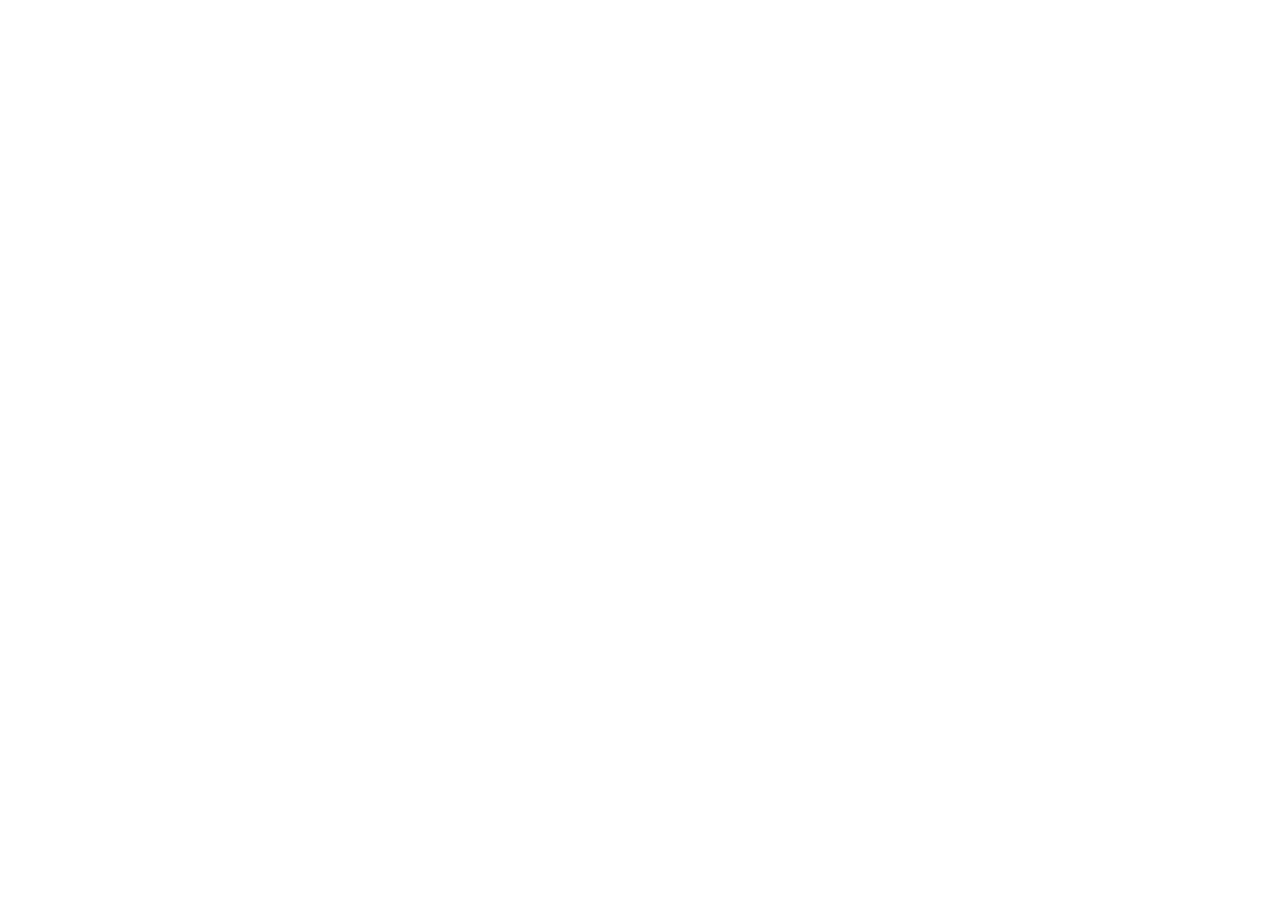
==== applied-job.html @ f7a4ce55 "All changes saved in my private branch" ====
<!DOCTYPE html>
<html lang="en">
<head>
    <meta charset="UTF-8">
    <meta name="viewport" content="width=device-width, initial-scale=1.0">
    <title>Document</title>
</head>
<body>
    <div class="navbar">
        <!-- Your code  this for navbar don't write here!!!!!-->
    </div>
    <div class="content">
        <!-- Your code -->
    </div>    
</body>
</html>
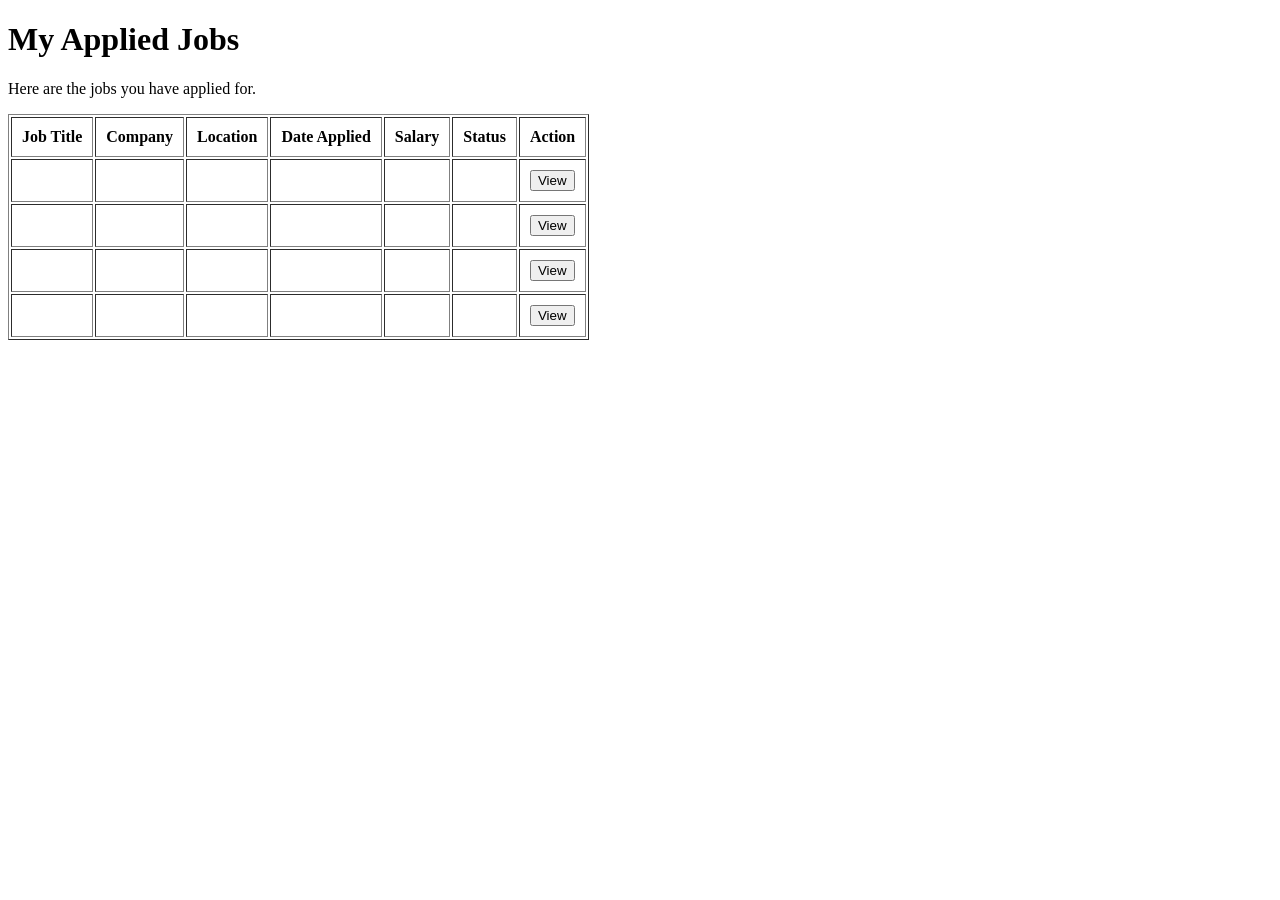
==== commit bfe7ea9e: "applied-job&job-details" ====
--- a/applied-job.html
+++ b/applied-job.html
@@ -3,14 +3,72 @@
 <head>
     <meta charset="UTF-8">
     <meta name="viewport" content="width=device-width, initial-scale=1.0">
-    <title>Document</title>
+    <title>Applied Jobs</title>
+   
 </head>
+
 <body>
-    <div class="navbar">
-        <!-- Your code  this for navbar don't write here!!!!!-->
-    </div>
-    <div class="content">
-        <!-- Your code -->
-    </div>    
+
+<h1>My Applied Jobs</h1>
+<p>Here are the jobs you have applied for.</p>
+
+<table border="1" cellpadding="10">
+
+    <tr>
+        <th>Job Title</th>
+        <th>Company</th>
+        <th>Location</th>
+        <th>Date Applied</th>
+        <th>Salary</th>
+        <th>Status</th>
+        <th>Action</th>
+    </tr>
+
+    <tr>
+        <td></td>
+        <td></td>
+        <td></td>
+        <td></td>
+        <td></td>
+        <td></td>
+        <td><button>View</button></td>
+    </tr>
+
+
+    <tr>
+        <td></td>
+        <td></td>
+        <td></td>
+        <td></td>
+        <td></td>
+        <td></td>
+        <td><button>View</button></td>
+    </tr>
+
+    <tr>
+        <td></td>
+        <td></td>
+        <td></td>
+        <td></td>
+        <td></td>
+        <td></td>
+        <td><button>View</button></td>
+    </tr>
+    
+    <tr>
+        <td></td>
+        <td></td>
+        <td></td>
+        <td></td>
+        <td></td>
+        <td></td>
+        <td><button>View</button></td>
+    </tr>
+
+  
+
+
+</table>
+
 </body>
 </html>
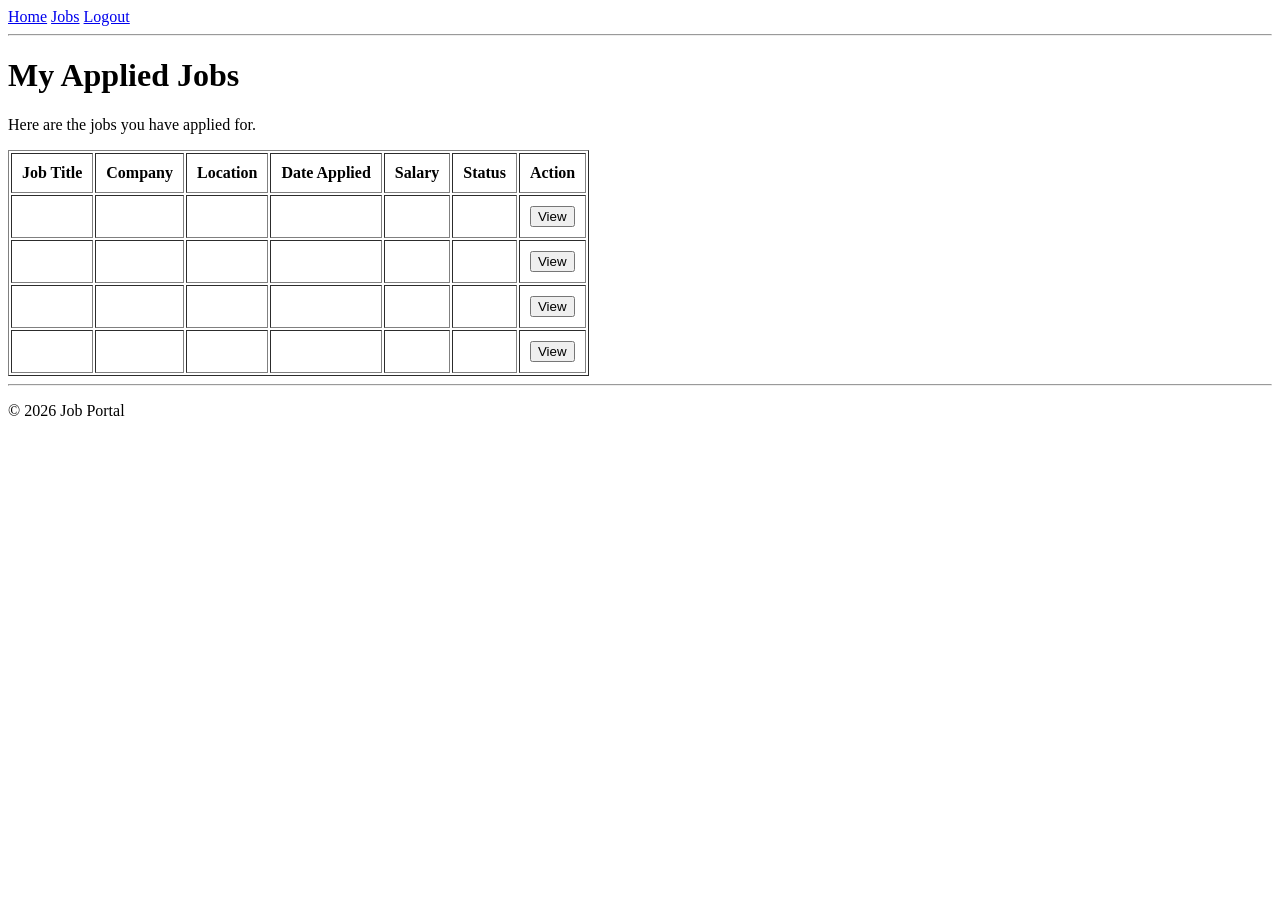
==== commit 63521571: "add navbar" ====
--- a/applied-job.html
+++ b/applied-job.html
@@ -1,20 +1,25 @@
-<!DOCTYPE html>
+<!doctype html>
 <html lang="en">
-<head>
-    <meta charset="UTF-8">
-    <meta name="viewport" content="width=device-width, initial-scale=1.0">
+  <head>
+    <meta charset="UTF-8" />
+    <meta name="viewport" content="width=device-width, initial-scale=1.0" />
     <title>Applied Jobs</title>
-   
-</head>
+  </head>
 
-<body>
+  <body>
+    <header>
+      <nav>
+        <a href="index.html">Home</a>
+        <a href="jobs.html">Jobs</a>
+        <a href="login.html">Logout</a>
+      </nav>
+    </header>
+    <hr />
+    <h1>My Applied Jobs</h1>
+    <p>Here are the jobs you have applied for.</p>
 
-<h1>My Applied Jobs</h1>
-<p>Here are the jobs you have applied for.</p>
-
-<table border="1" cellpadding="10">
-
-    <tr>
+    <table border="1" cellpadding="10">
+      <tr>
         <th>Job Title</th>
         <th>Company</th>
         <th>Location</th>
@@ -22,9 +27,9 @@
         <th>Salary</th>
         <th>Status</th>
         <th>Action</th>
-    </tr>
+      </tr>
 
-    <tr>
+      <tr>
         <td></td>
         <td></td>
         <td></td>
@@ -32,10 +37,9 @@
         <td></td>
         <td></td>
         <td><button>View</button></td>
-    </tr>
+      </tr>
 
-
-    <tr>
+      <tr>
         <td></td>
         <td></td>
         <td></td>
@@ -43,9 +47,9 @@
         <td></td>
         <td></td>
         <td><button>View</button></td>
-    </tr>
+      </tr>
 
-    <tr>
+      <tr>
         <td></td>
         <td></td>
         <td></td>
@@ -53,9 +57,9 @@
         <td></td>
         <td></td>
         <td><button>View</button></td>
-    </tr>
-    
-    <tr>
+      </tr>
+
+      <tr>
         <td></td>
         <td></td>
         <td></td>
@@ -63,12 +67,11 @@
         <td></td>
         <td></td>
         <td><button>View</button></td>
-    </tr>
-
-  
-
-
-</table>
-
-</body>
-</html>+      </tr>
+    </table>
+    <hr />
+    <footer>
+      <p>© 2026 Job Portal</p>
+    </footer>
+  </body>
+</html>
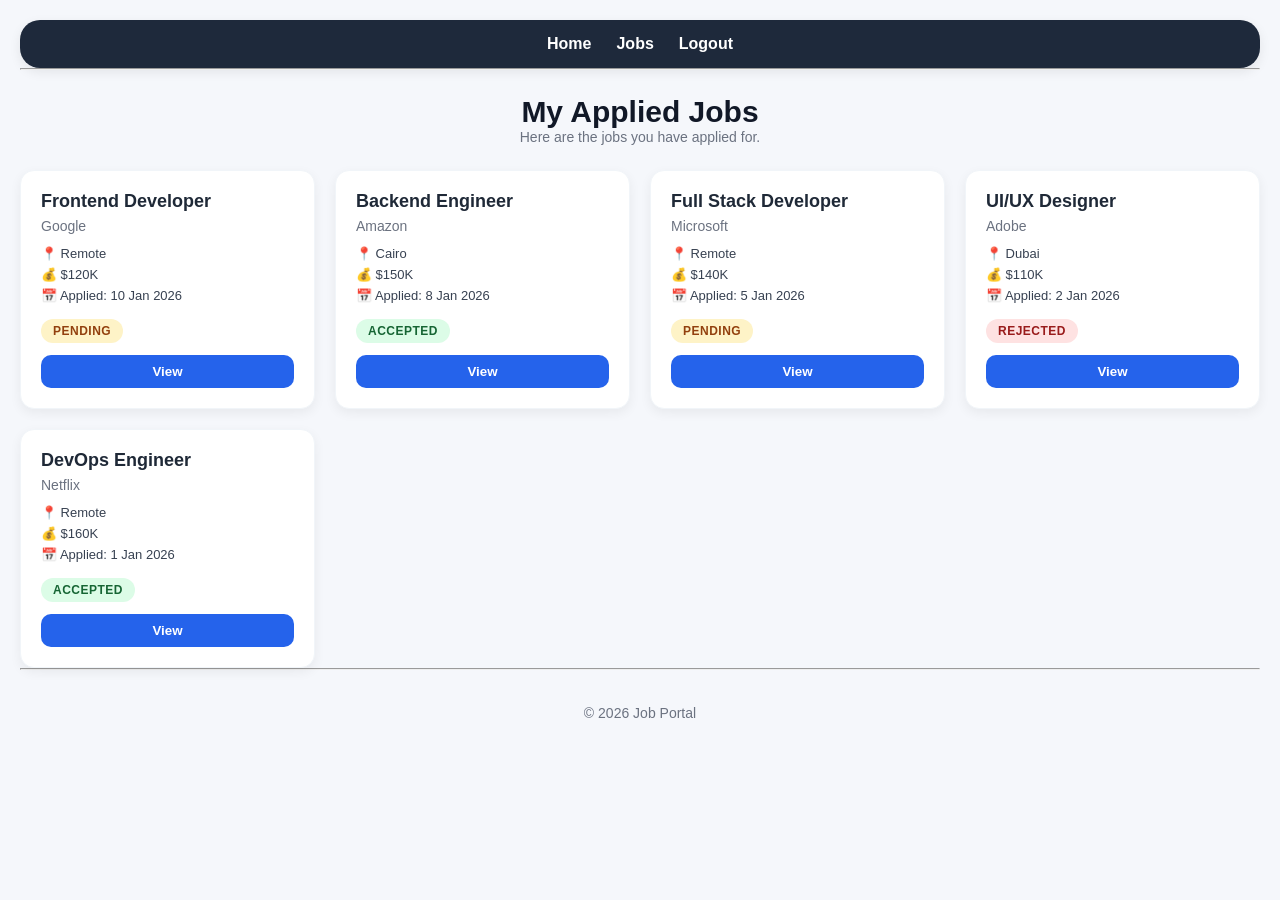
==== commit 85d4a3f6: "style added" ====
--- a/applied-job.html
+++ b/applied-job.html
@@ -4,8 +4,9 @@
     <meta charset="UTF-8" />
     <meta name="viewport" content="width=device-width, initial-scale=1.0" />
     <title>Applied Jobs</title>
+    <link rel="stylesheet" href="./CSS/appliedjobs.css">
   </head>
-
+ 
   <body>
     <header>
       <nav>
@@ -17,61 +18,85 @@
     <hr />
     <h1>My Applied Jobs</h1>
     <p>Here are the jobs you have applied for.</p>
+    <div class="jobs-container"></div>
 
-    <table border="1" cellpadding="10">
-      <tr>
-        <th>Job Title</th>
-        <th>Company</th>
-        <th>Location</th>
-        <th>Date Applied</th>
-        <th>Salary</th>
-        <th>Status</th>
-        <th>Action</th>
-      </tr>
-
-      <tr>
-        <td></td>
-        <td></td>
-        <td></td>
-        <td></td>
-        <td></td>
-        <td></td>
-        <td><button>View</button></td>
-      </tr>
-
-      <tr>
-        <td></td>
-        <td></td>
-        <td></td>
-        <td></td>
-        <td></td>
-        <td></td>
-        <td><button>View</button></td>
-      </tr>
-
-      <tr>
-        <td></td>
-        <td></td>
-        <td></td>
-        <td></td>
-        <td></td>
-        <td></td>
-        <td><button>View</button></td>
-      </tr>
-
-      <tr>
-        <td></td>
-        <td></td>
-        <td></td>
-        <td></td>
-        <td></td>
-        <td></td>
-        <td><button>View</button></td>
-      </tr>
-    </table>
+    
     <hr />
     <footer>
       <p>© 2026 Job Portal</p>
     </footer>
+    <script>
+    document.addEventListener("DOMContentLoaded", function () {
+
+      const jobs = [
+        {
+          title: "Frontend Developer",
+          company: "Google",
+          location: "Remote",
+          salary: "$120K",
+          date: "10 Jan 2026",
+          status: "pending"
+        },
+        {
+          title: "Backend Engineer",
+          company: "Amazon",
+          location: "Cairo",
+          salary: "$150K",
+          date: "8 Jan 2026",
+          status: "accepted"
+        },
+        {
+          title: "Full Stack Developer",
+          company: "Microsoft",
+          location: "Remote",
+          salary: "$140K",
+          date: "5 Jan 2026",
+          status: "pending"
+        },
+        {
+          title: "UI/UX Designer",
+          company: "Adobe",
+          location: "Dubai",
+          salary: "$110K",
+          date: "2 Jan 2026",
+          status: "rejected"
+        },
+        {
+          title: "DevOps Engineer",
+          company: "Netflix",
+          location: "Remote",
+          salary: "$160K",
+          date: "1 Jan 2026",
+          status: "accepted"
+        }
+      ];
+
+      const container = document.querySelector(".jobs-container");
+
+      jobs.forEach(job => {
+
+        const card = document.createElement("div");
+        card.classList.add("job-card");
+
+        card.innerHTML = `
+          <div class="job-title">${job.title}</div>
+          <div class="company">${job.company}</div>
+
+          <div class="info">📍 ${job.location}</div>
+          <div class="info">💰 ${job.salary}</div>
+          <div class="info">📅 Applied: ${job.date}</div>
+
+          <div class="status ${job.status}">
+            ${job.status}
+          </div>
+
+          <button>View</button>
+        `;
+
+        container.appendChild(card);
+      });
+
+    });
+  </script>
   </body>
 </html>
--- a/CSS/appliedjobs.css
+++ b/CSS/appliedjobs.css
@@ -0,0 +1,147 @@
+
+
+* {
+  margin: 0;
+  padding: 0;
+  box-sizing: border-box;
+  font-family: Arial, sans-serif;
+}
+
+
+body {
+  background: #f5f7fb;
+  color: #1f2937;
+  padding: 20px;
+}
+
+
+nav {
+  display: flex;
+  justify-content: center;
+  gap: 25px;
+  background: #1e293b;
+  padding: 15px 20px;
+  border-radius: 20px;
+  box-shadow: 0 4px 12px rgba(0,0,0,0.08);
+}
+
+nav a {
+  color: white;
+  text-decoration: none;
+  font-weight: 600;
+  transition: 0.3s;
+}
+
+nav a:hover {
+  color: #38bdf8;
+  transform: translateY(-2px);
+}
+
+h1 {
+  text-align: center;
+  margin-top: 25px;
+  font-size: 30px;
+  font-weight: bold;
+  color: #111827;
+}
+
+p {
+  text-align: center;
+  color: #6b7280;
+  margin-bottom: 25px;
+  font-size: 14px;
+}
+
+.jobs-container {
+  display: grid;
+  grid-template-columns: repeat(auto-fit, minmax(260px, 1fr));
+  gap: 20px;
+  margin-top: 20px;
+}
+
+
+.job-card {
+  background: white;
+  padding: 20px;
+  border-radius: 14px;
+  box-shadow: 0 4px 12px rgba(0,0,0,0.06);
+  transition: 0.25s ease;
+  border: 1px solid #f1f5f9;
+}
+
+.job-card:hover {
+  transform: translateY(-6px);
+  box-shadow: 0 10px 20px rgba(0,0,0,0.08);
+}
+
+
+.job-title {
+  font-size: 18px;
+  font-weight: bold;
+  margin-bottom: 6px;
+}
+
+.company {
+  color: #6b7280;
+  margin-bottom: 12px;
+  font-size: 14px;
+}
+
+.info {
+  font-size: 13px;
+  margin-bottom: 6px;
+  color: #374151;
+}
+
+
+.status {
+  display: inline-block;
+  padding: 5px 12px;
+  border-radius: 999px;
+  font-size: 12px;
+  margin-top: 10px;
+  font-weight: bold;
+  letter-spacing: 0.5px;
+  text-transform: uppercase;
+}
+
+.status.pending {
+  background: #fef3c7;
+  color: #92400e;
+}
+
+.status.accepted {
+  background: #dcfce7;
+  color: #166534;
+}
+
+.status.rejected {
+  background: #fee2e2;
+  color: #991b1b;
+}
+
+
+button {
+  width: 100%;
+  margin-top: 12px;
+  padding: 9px;
+  border: none;
+  border-radius: 10px;
+  background: #2563eb;
+  color: white;
+  cursor: pointer;
+  font-weight: bold;
+  transition: 0.3s;
+}
+
+button:hover {
+  background: #1d4ed8;
+  transform: scale(1.02);
+}
+
+footer {
+  text-align: center;
+  margin-top: 35px;
+  color: #6b7280;
+  font-size: 13px;
+}
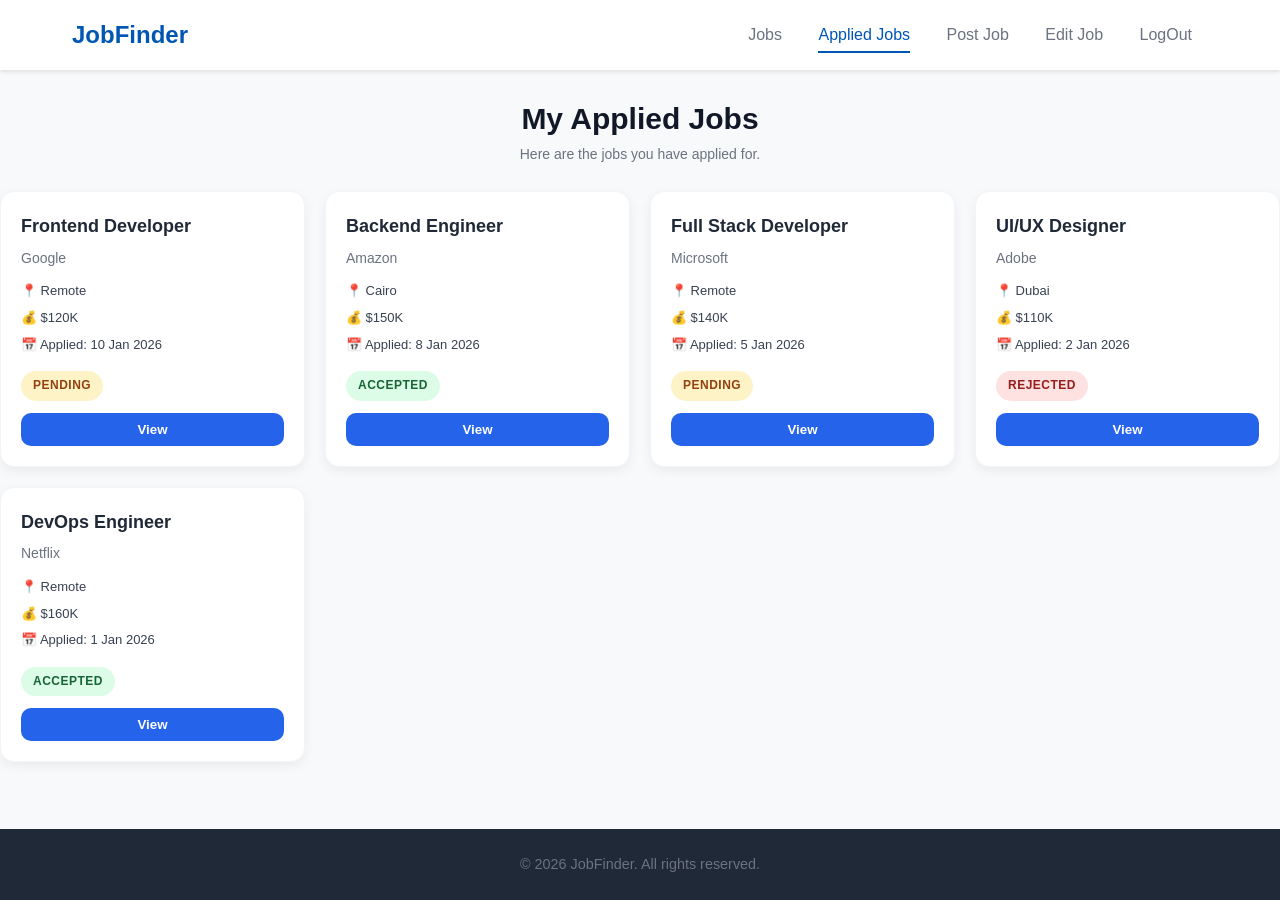
==== commit a3f94bce: "add style fo all project" ====
--- a/applied-job.html
+++ b/applied-job.html
@@ -3,27 +3,52 @@
   <head>
     <meta charset="UTF-8" />
     <meta name="viewport" content="width=device-width, initial-scale=1.0" />
-    <title>Applied Jobs</title>
+
     <link rel="stylesheet" href="./CSS/appliedjobs.css">
+        <title>Applied Jobs</title>
+    <link rel="stylesheet" href="CSS/style.css" />
   </head>
  
   <body>
-    <header>
+    <!-- GUEST NAVBAR VERSION -->
+    <header class="guest-navbar">
       <nav>
-        <a href="index.html">Home</a>
-        <a href="jobs.html">Jobs</a>
-        <a href="login.html">Logout</a>
+        <div class="nav-brand">JobFinder</div>
+        <div>
+
+          <a href="jobs.html" >Jobs</a>
+          <a href="applied-job.html" class="active">Applied Jobs</a>
+          <a href="post-job.html">Post Job</a>
+          <a href="edit-job.html">Edit Job</a>
+          <a href="/index.html">LogOut</a>
+        </div>
       </nav>
     </header>
-    <hr />
+
+
+    <!-- LOGGED-IN NAVBAR VERSION -->
+    <header class="logged-in-navbar hidden">
+      <nav>
+        <div class="nav-brand">JobFinder</div>
+        <div>
+          <a href="index.html">Home</a>
+          <a href="jobs.html">Jobs</a>
+          <a href="job-details.html">Job Details</a>
+          <a href="applied-job.html" class="active">Applied Jobs</a>
+          <a href="post-job.html">Post Job</a>
+          <a href="edit-job.html">Edit Job</a>
+          <a href="login.html">Logout</a>
+        </div>
+      </nav>
+    </header>
+
     <h1>My Applied Jobs</h1>
     <p>Here are the jobs you have applied for.</p>
     <div class="jobs-container"></div>
 
-    
-    <hr />
-    <footer>
-      <p>© 2026 Job Portal</p>
+
+    <footer style="position: absolute; bottom: 0;left: 0 ; width: 100%; text-align: center;">
+      <p>© 2026 JobFinder. All rights reserved.</p>
     </footer>
     <script>
     document.addEventListener("DOMContentLoaded", function () {
--- a/CSS/appliedjobs.css
+++ b/CSS/appliedjobs.css
@@ -11,31 +11,10 @@
 body {
   background: #f5f7fb;
   color: #1f2937;
-  padding: 20px;
 }
 
 
-nav {
-  display: flex;
-  justify-content: center;
-  gap: 25px;
-  background: #1e293b;
-  padding: 15px 20px;
-  border-radius: 20px;
-  box-shadow: 0 4px 12px rgba(0,0,0,0.08);
-}
 
-nav a {
-  color: white;
-  text-decoration: none;
-  font-weight: 600;
-  transition: 0.3s;
-}
-
-nav a:hover {
-  color: #38bdf8;
-  transform: translateY(-2px);
-}
 
 h1 {
   text-align: center;
@@ -144,4 +123,7 @@
   margin-top: 35px;
   color: #6b7280;
   font-size: 13px;
-}+}
+
+
+
--- a/CSS/style.css
+++ b/CSS/style.css
@@ -0,0 +1,353 @@
+/* ============================================
+   JOB PORTAL STYLES - AUTHENTICATION PAGES
+   Colors:
+   - Primary: #0056B3
+   - Secondary: #FFFFFF
+   - Tertiary: #973C00
+   - Neutral: #F8F9FA
+   ============================================ */
+
+/* Reset and Base Styles */
+* {
+  margin: 0;
+  padding: 0;
+  box-sizing: border-box;
+}
+
+body {
+  font-family: 'Segoe UI', Tahoma, Geneva, Verdana, sans-serif;
+  line-height: 1.6;
+  color: #1F2937;
+  background-color: #F8F9FA;
+  min-height: 100vh;
+}
+
+/* ============================================
+   HEADER & NAVIGATION
+   ============================================ */
+
+header {
+  font-family: 'Segoe UI', Tahoma, Geneva, Verdana, sans-serif;
+  background-color: #FFFFFF;
+  box-shadow: 0 2px 4px rgba(0, 0, 0, 0.1);
+  position: sticky;
+  top: 0;
+  z-index: 100;
+}
+
+nav {
+  display: flex;
+  justify-content: space-between;
+  align-items: center;
+  padding: 1rem 2rem;
+  max-width: 1200px;
+  margin: 0 auto;
+}
+
+nav a {
+  color: #6B7280;
+  text-decoration: none;
+  font-weight: 500;
+  margin: 0 1rem;
+  padding: 0.5rem 0;
+  border-bottom: 2px solid transparent;
+  transition: all 0.3s ease;
+}
+
+nav a:hover,
+nav a.active {
+  color: #0056B3;
+  border-bottom-color: #0056B3;
+}
+
+.nav-brand {
+  font-size: 1.5rem;
+  font-weight: bold;
+  color: #0056B3;
+}
+
+/* ============================================
+   MAIN CONTENT
+   ============================================ */
+
+main {
+  min-height: calc(100vh - 140px);
+  display: flex;
+  align-items: center;
+  justify-content: center;
+  padding: 2rem;
+}
+
+.hero-section {
+  text-align: center;
+  max-width: 600px;
+  padding: 3rem 2rem;
+}
+
+.hero-section h1 {
+  font-size: 3rem;
+  color: #1F2937;
+  margin-bottom: 1rem;
+}
+
+.hero-section p {
+  font-size: 1.2rem;
+  color: #6B7280;
+  margin-bottom: 2rem;
+}
+
+.hero-buttons {
+  display: flex;
+  gap: 1rem;
+  justify-content: center;
+  flex-wrap: wrap;
+}
+
+/* ============================================
+   FORM STYLES
+   ============================================ */
+
+.auth-form {
+  background: #FFFFFF;
+  padding: 2.5rem;
+  border-radius: 12px;
+  box-shadow: 0 4px 6px rgba(0, 0, 0, 0.1);
+  width: 100%;
+  max-width: 400px;
+}
+
+.auth-form h2 {
+  color: #1F2937;
+  margin-bottom: 1.5rem;
+  text-align: center;
+  font-size: 2rem;
+}
+
+.form-group {
+  margin-bottom: 1.5rem;
+}
+
+.form-group label {
+  display: block;
+  margin-bottom: 0.5rem;
+  font-weight: 500;
+  color: #374151;
+}
+
+.form-group input,
+.form-group textarea {
+  width: 100%;
+  padding: 0.75rem;
+  border: 2px solid #E5E7EB;
+  border-radius: 8px;
+  font-size: 1rem;
+  transition: border-color 0.3s ease;
+}
+
+.form-group input:focus,
+.form-group textarea:focus {
+  outline: none;
+  border-color: #0056B3;
+  box-shadow: 0 0 0 3px rgba(0, 86, 179, 0.1);
+}
+
+.form-group textarea {
+  resize: vertical;
+  min-height: 100px;
+}
+
+/* ============================================
+   BUTTON STYLES
+   ============================================ */
+
+.btn {
+  display: inline-block;
+  padding: 0.75rem 1.5rem;
+  border: none;
+  border-radius: 8px;
+  font-size: 1rem;
+  font-weight: 600;
+  cursor: pointer;
+  text-decoration: none;
+  text-align: center;
+  transition: all 0.3s ease;
+  min-width: 120px;
+}
+
+.btn-primary {
+  background-color: #0056B3;
+  color: #FFFFFF;
+}
+
+.btn-primary:hover {
+  background-color: #004299;
+  transform: translateY(-1px);
+}
+
+.btn-secondary {
+  background-color: #973C00;
+  color: #FFFFFF;
+}
+
+.btn-secondary:hover {
+  background-color: #7a3000;
+  transform: translateY(-1px);
+}
+
+.btn-outline {
+  background-color: transparent;
+  color: #0056B3;
+  border: 2px solid #0056B3;
+}
+
+.btn-outline:hover {
+  background-color: #0056B3;
+  color: #FFFFFF;
+}
+
+.btn-full {
+  width: 100%;
+  padding: 1rem;
+}
+
+/* ============================================
+   LINKS & TEXT
+   ============================================ */
+
+.auth-links {
+  text-align: center;
+  margin-top: 1.5rem;
+  padding-top: 1.5rem;
+  border-top: 1px solid #E5E7EB;
+}
+
+.auth-links p {
+  color: #6B7280;
+  margin-bottom: 0.5rem;
+}
+
+.auth-links a {
+  color: #0056B3;
+  text-decoration: none;
+  font-weight: 500;
+}
+
+.auth-links a:hover {
+  color: #973C00;
+}
+
+/* ============================================
+   FOOTER
+   ============================================ */
+
+footer {
+  font-family: 'Segoe UI', Tahoma, Geneva, Verdana, sans-serif;
+  background-color: #1F2937;
+  color: #FFFFFF;
+  text-align: center;
+  padding: 1.5rem;
+  margin-top: auto;
+}
+
+footer p {
+  margin: 0;
+  font-size: 0.9rem;
+}
+
+/* ============================================
+   RESPONSIVE DESIGN
+   ============================================ */
+
+@media (max-width: 768px) {
+  nav {
+    padding: 1rem;
+    flex-wrap: wrap;
+  }
+
+  nav a {
+    margin: 0.25rem 0.5rem;
+  }
+
+  .hero-section {
+    padding: 2rem 1rem;
+  }
+
+  .hero-section h1 {
+    font-size: 2.5rem;
+  }
+
+  .hero-buttons {
+    flex-direction: column;
+    align-items: center;
+  }
+
+  .auth-form {
+    padding: 2rem;
+    margin: 1rem;
+  }
+
+  .btn {
+    width: 100%;
+    margin-bottom: 0.5rem;
+  }
+}
+
+@media (max-width: 480px) {
+  .hero-section h1 {
+    font-size: 2rem;
+  }
+
+  .auth-form {
+    padding: 1.5rem;
+  }
+
+  nav {
+    padding: 0.75rem;
+  }
+}
+
+/* ============================================
+   UTILITY CLASSES
+   ============================================ */
+
+.text-center {
+  text-align: center;
+}
+
+.mb-1 { margin-bottom: 0.5rem; }
+.mb-2 { margin-bottom: 1rem; }
+.mb-3 { margin-bottom: 1.5rem; }
+
+.mt-1 { margin-top: 0.5rem; }
+.mt-2 { margin-top: 1rem; }
+.mt-3 { margin-top: 1.5rem; }
+
+.hidden {
+  display: none;
+}
+
+.error-message {
+  color: #DC2626;
+  font-size: 0.875rem;
+  margin-top: 0.25rem;
+}
+
+.success-message {
+  color: #059669;
+  font-size: 0.875rem;
+  margin-top: 0.25rem;
+}
+
+button[type="submit"] {
+  background-color: #2563EB;
+  color: white;
+}
+
+#deleteBtn {
+  background-color: #EF4444;
+  color: white;
+}
+
+button:hover {
+  opacity: 0.9;
+}
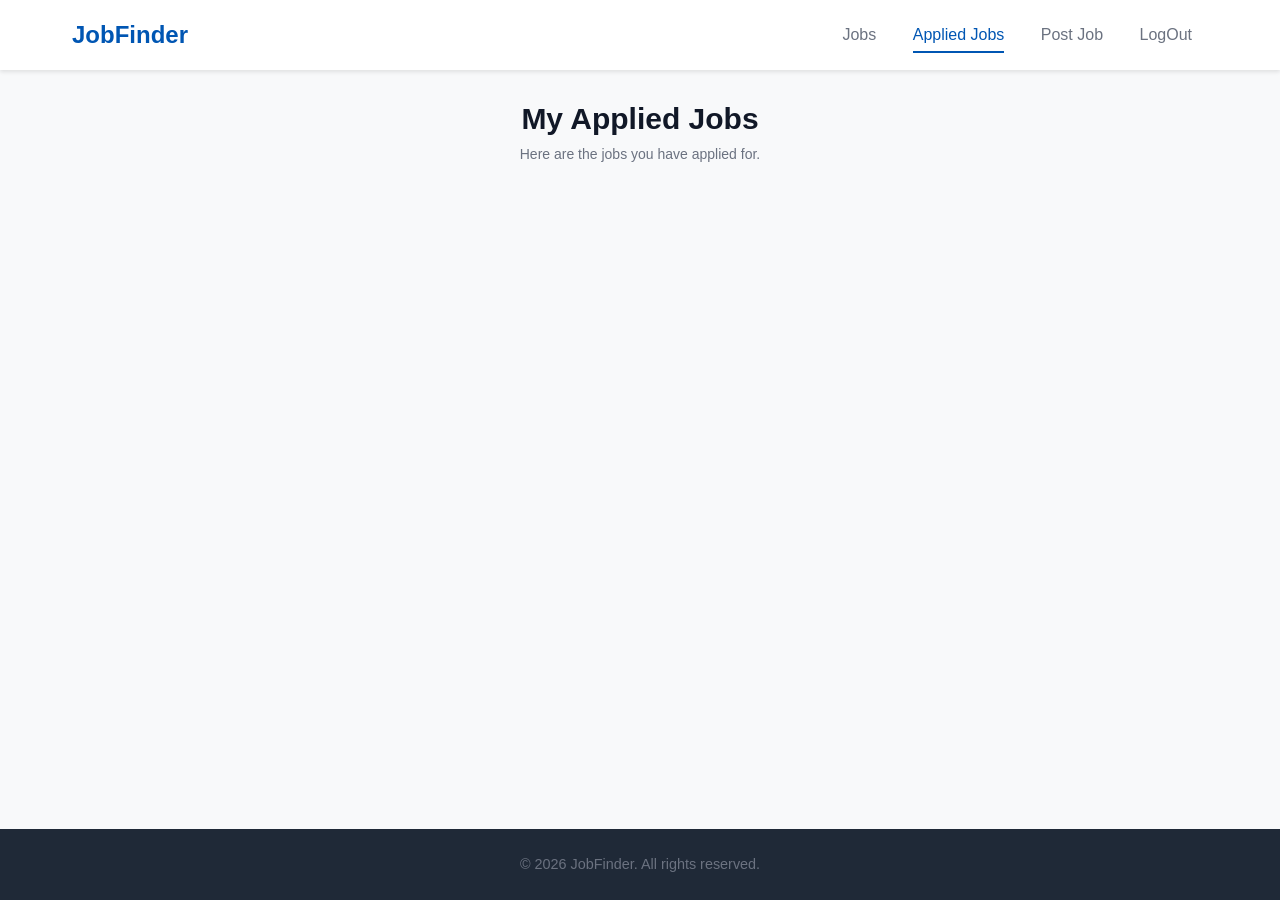
==== commit 8cbe08d3: "add  logic function in Job deatails and applied job edit job ......" ====
--- a/applied-job.html
+++ b/applied-job.html
@@ -19,28 +19,13 @@
           <a href="jobs.html" >Jobs</a>
           <a href="applied-job.html" class="active">Applied Jobs</a>
           <a href="post-job.html">Post Job</a>
-          <a href="edit-job.html">Edit Job</a>
           <a href="/index.html">LogOut</a>
         </div>
       </nav>
     </header>
 
 
-    <!-- LOGGED-IN NAVBAR VERSION -->
-    <header class="logged-in-navbar hidden">
-      <nav>
-        <div class="nav-brand">JobFinder</div>
-        <div>
-          <a href="index.html">Home</a>
-          <a href="jobs.html">Jobs</a>
-          <a href="job-details.html">Job Details</a>
-          <a href="applied-job.html" class="active">Applied Jobs</a>
-          <a href="post-job.html">Post Job</a>
-          <a href="edit-job.html">Edit Job</a>
-          <a href="login.html">Logout</a>
-        </div>
-      </nav>
-    </header>
+ 
 
     <h1>My Applied Jobs</h1>
     <p>Here are the jobs you have applied for.</p>
@@ -50,78 +35,6 @@
     <footer style="position: absolute; bottom: 0;left: 0 ; width: 100%; text-align: center;">
       <p>© 2026 JobFinder. All rights reserved.</p>
     </footer>
-    <script>
-    document.addEventListener("DOMContentLoaded", function () {
-
-      const jobs = [
-        {
-          title: "Frontend Developer",
-          company: "Google",
-          location: "Remote",
-          salary: "$120K",
-          date: "10 Jan 2026",
-          status: "pending"
-        },
-        {
-          title: "Backend Engineer",
-          company: "Amazon",
-          location: "Cairo",
-          salary: "$150K",
-          date: "8 Jan 2026",
-          status: "accepted"
-        },
-        {
-          title: "Full Stack Developer",
-          company: "Microsoft",
-          location: "Remote",
-          salary: "$140K",
-          date: "5 Jan 2026",
-          status: "pending"
-        },
-        {
-          title: "UI/UX Designer",
-          company: "Adobe",
-          location: "Dubai",
-          salary: "$110K",
-          date: "2 Jan 2026",
-          status: "rejected"
-        },
-        {
-          title: "DevOps Engineer",
-          company: "Netflix",
-          location: "Remote",
-          salary: "$160K",
-          date: "1 Jan 2026",
-          status: "accepted"
-        }
-      ];
-
-      const container = document.querySelector(".jobs-container");
-
-      jobs.forEach(job => {
-
-        const card = document.createElement("div");
-        card.classList.add("job-card");
-
-        card.innerHTML = `
-          <div class="job-title">${job.title}</div>
-          <div class="company">${job.company}</div>
-
-          <div class="info">📍 ${job.location}</div>
-          <div class="info">💰 ${job.salary}</div>
-          <div class="info">📅 Applied: ${job.date}</div>
-
-          <div class="status ${job.status}">
-            ${job.status}
-          </div>
-
-          <button>View</button>
-        `;
-
-        container.appendChild(card);
-      });
-
-    });
-  </script>
+    <script src="JS/applied-job.js"></script>
   </body>
 </html>
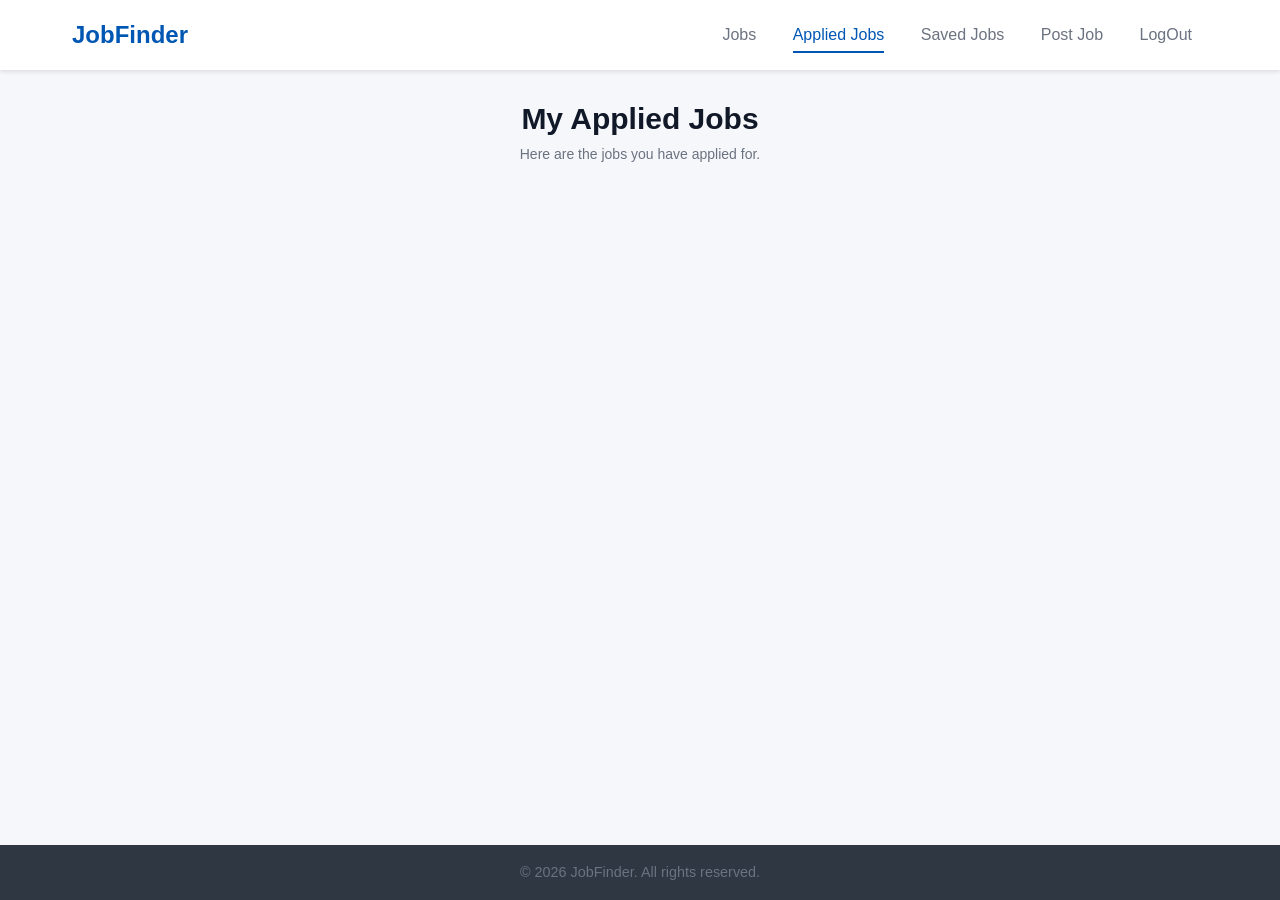
==== commit c79a93db: "new apdates added" ====
--- a/applied-job.html
+++ b/applied-job.html
@@ -3,10 +3,10 @@
   <head>
     <meta charset="UTF-8" />
     <meta name="viewport" content="width=device-width, initial-scale=1.0" />
-
+    <link rel="stylesheet" href="CSS/style.css" />
     <link rel="stylesheet" href="./CSS/appliedjobs.css">
         <title>Applied Jobs</title>
-    <link rel="stylesheet" href="CSS/style.css" />
+
   </head>
  
   <body>
@@ -18,8 +18,9 @@
 
           <a href="jobs.html" >Jobs</a>
           <a href="applied-job.html" class="active">Applied Jobs</a>
+          <a href="savedjobs.html">Saved Jobs</a>
           <a href="post-job.html">Post Job</a>
-          <a href="/index.html">LogOut</a>
+          <a href="index.html">LogOut</a>
         </div>
       </nav>
     </header>
@@ -32,7 +33,7 @@
     <div class="jobs-container"></div>
 
 
-    <footer style="position: absolute; bottom: 0;left: 0 ; width: 100%; text-align: center;">
+    <footer>
       <p>© 2026 JobFinder. All rights reserved.</p>
     </footer>
     <script src="JS/applied-job.js"></script>
--- a/CSS/style.css
+++ b/CSS/style.css
@@ -21,6 +21,7 @@
   background-color: #F8F9FA;
   min-height: 100vh;
 }
+
 
 /* ============================================
    HEADER & NAVIGATION
@@ -242,10 +243,10 @@
 
 footer {
   font-family: 'Segoe UI', Tahoma, Geneva, Verdana, sans-serif;
-  background-color: #1F2937;
+  background-color: #2f3743;
   color: #FFFFFF;
   text-align: center;
-  padding: 1.5rem;
+  padding: 1rem;
   margin-top: auto;
 }
 
--- a/CSS/appliedjobs.css
+++ b/CSS/appliedjobs.css
@@ -6,9 +6,15 @@
   box-sizing: border-box;
   font-family: Arial, sans-serif;
 }
+html, body {
+  height: 100%;
+}
 
 
 body {
+  display: flex;
+  flex-direction: column;
+  min-height: 100vh;
   background: #f5f7fb;
   color: #1f2937;
 }
@@ -73,8 +79,9 @@
 }
 
 
-.status {
+ .status {
   display: inline-block;
+  background-color: rgb(222, 220, 218);
   padding: 5px 12px;
   border-radius: 999px;
   font-size: 12px;
@@ -84,45 +91,23 @@
   text-transform: uppercase;
 }
 
-.status.pending {
-  background: #fef3c7;
-  color: #92400e;
-}
-
-.status.accepted {
-  background: #dcfce7;
-  color: #166534;
-}
-
-.status.rejected {
-  background: #fee2e2;
-  color: #991b1b;
-}
 
 
 button {
-  width: 100%;
   margin-top: 12px;
-  padding: 9px;
+  padding: 0.6rem 1rem;
   border: none;
-  border-radius: 10px;
-  background: #2563eb;
+  border-radius: 12px;
+
+  background: linear-gradient(135deg, #2563eb, #60a5fa);
   color: white;
+
   cursor: pointer;
-  font-weight: bold;
-  transition: 0.3s;
+  transition: 0.2s;
 }
 
 button:hover {
-  background: #1d4ed8;
-  transform: scale(1.02);
-}
-
-footer {
-  text-align: center;
-  margin-top: 35px;
-  color: #6b7280;
-  font-size: 13px;
+  transform: scale(1.03);
 }
 
 
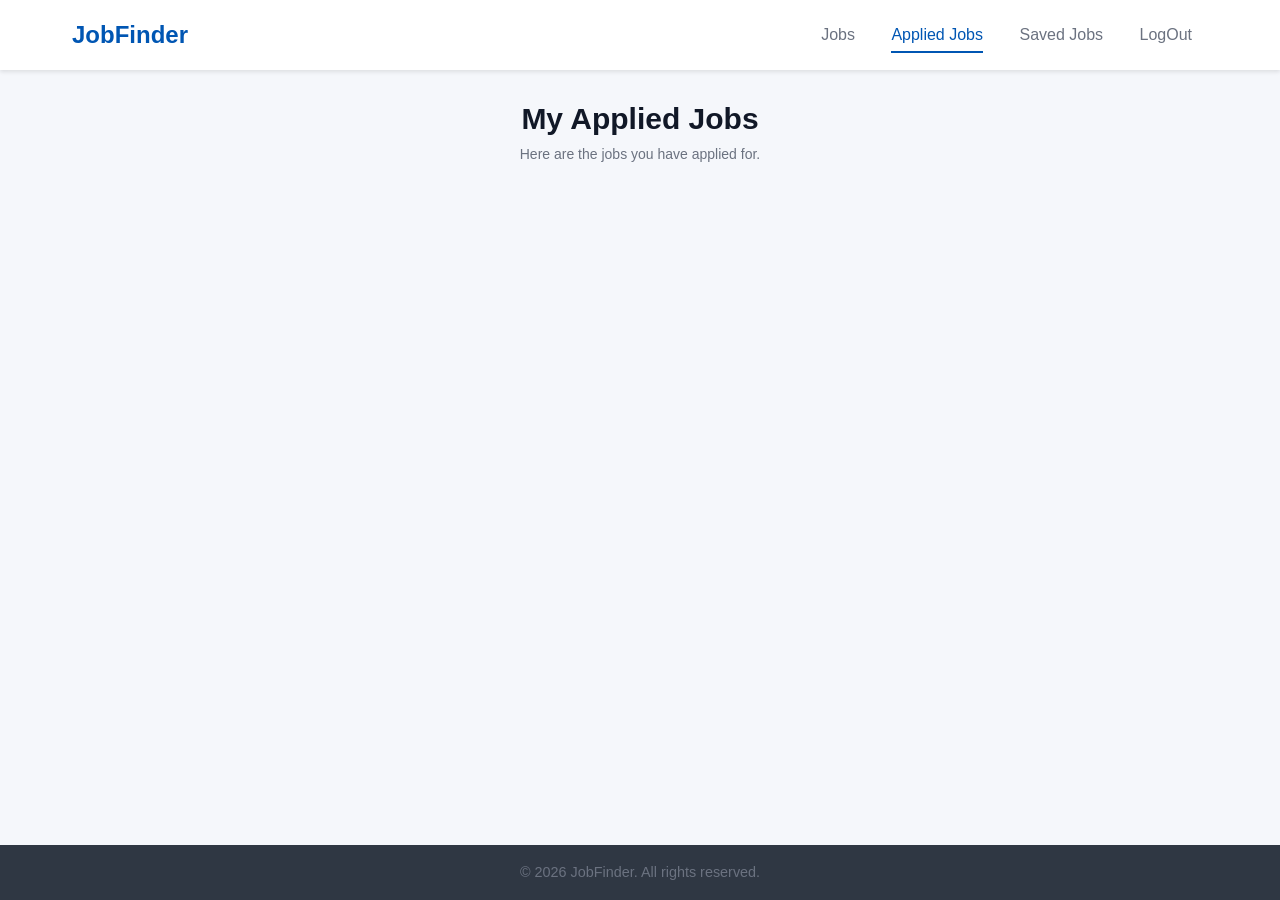
==== commit 1ed456c3: "Add Admin Role" ====
--- a/applied-job.html
+++ b/applied-job.html
@@ -37,5 +37,6 @@
       <p>© 2026 JobFinder. All rights reserved.</p>
     </footer>
     <script src="JS/applied-job.js"></script>
+    <script src="./JS/admin-auth.js"></script>
   </body>
 </html>
